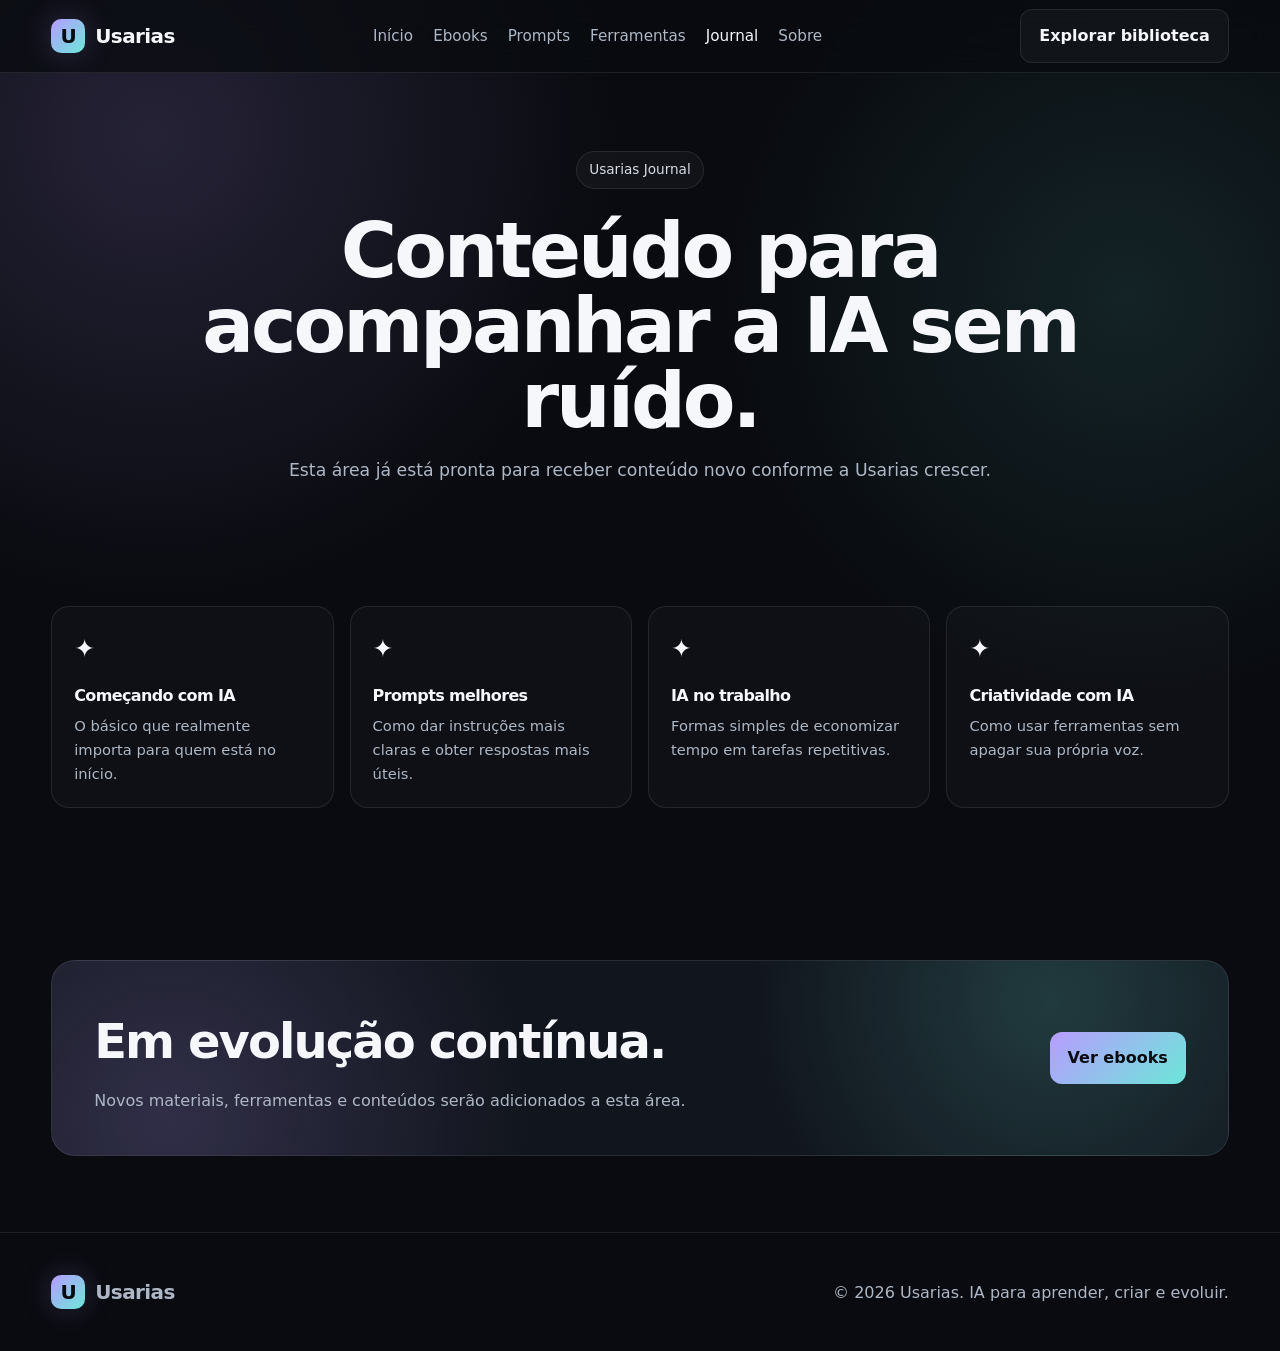
==== blog/index.html @ edb076aa "Add files via upload" ====
<!doctype html><html lang="pt-BR"><head><meta charset="utf-8"><meta name="viewport" content="width=device-width,initial-scale=1">
<title>Journal | Usarias</title><link rel="stylesheet" href="../assets/css/style.css"></head><body>

<header>
  <div class="container nav">
    <a class="brand" href="../">
      <span class="logo">U</span><span>Usarias</span>
    </a>
    <button class="menu-btn" aria-label="Abrir menu">☰</button>
    <nav><a class="" href="../">Início</a><a class="" href="../ebooks/">Ebooks</a><a class="" href="../prompts/">Prompts</a><a class="" href="../ferramentas/">Ferramentas</a><a class="active" href="../blog/">Journal</a><a class="" href="../sobre/">Sobre</a></nav>
    <a class="btn btn-secondary" href="../ebooks/">Explorar biblioteca</a>
  </div>
</header>

<main><section class="hero compact"><div class="container"><span class="eyebrow">Usarias Journal</span><h1>Conteúdo para acompanhar a IA sem ruído.</h1><p>Esta área já está pronta para receber conteúdo novo conforme a Usarias crescer.</p></div></section>
<section><div class="container"><div class="feature-grid"><div class="feature"><div class="feature-icon">✦</div><h3>Começando com IA</h3><p>O básico que realmente importa para quem está no início.</p></div><div class="feature"><div class="feature-icon">✦</div><h3>Prompts melhores</h3><p>Como dar instruções mais claras e obter respostas mais úteis.</p></div><div class="feature"><div class="feature-icon">✦</div><h3>IA no trabalho</h3><p>Formas simples de economizar tempo em tarefas repetitivas.</p></div><div class="feature"><div class="feature-icon">✦</div><h3>Criatividade com IA</h3><p>Como usar ferramentas sem apagar sua própria voz.</p></div></div></div></section>
<section><div class="container"><div class="cta"><div><h2>Em evolução contínua.</h2><p>Novos materiais, ferramentas e conteúdos serão adicionados a esta área.</p></div><a class="btn btn-primary" href="../ebooks/">Ver ebooks</a></div></div></section></main>

<footer>
  <div class="container footer-row">
    <div class="brand"><span class="logo">U</span><span>Usarias</span></div>
    <span>© 2026 Usarias. IA para aprender, criar e evoluir.</span>
  </div>
</footer>
<script src="../assets/js/main.js"></script>
</body></html>
---- assets/css/style.css ----
:root{
  --bg:#090b10;
  --surface:#11151d;
  --surface-2:#171c26;
  --text:#f5f7fb;
  --muted:#aeb7c5;
  --line:rgba(255,255,255,.09);
  --accent:#b89cff;
  --accent-2:#6be7d8;
  --danger:#ff8f8f;
  --max:1180px;
}
*{box-sizing:border-box}
html{scroll-behavior:smooth}
body{
  margin:0;
  font-family:Inter,ui-sans-serif,system-ui,-apple-system,BlinkMacSystemFont,"Segoe UI",sans-serif;
  color:var(--text);
  background:
    radial-gradient(circle at 12% 10%,rgba(184,156,255,.16),transparent 28%),
    radial-gradient(circle at 88% 22%,rgba(107,231,216,.11),transparent 26%),
    var(--bg);
  line-height:1.6;
}
a{color:inherit;text-decoration:none}
img{max-width:100%;display:block}
button,input,textarea{font:inherit}
.container{width:min(92%,var(--max));margin:auto}
header{
  position:sticky;top:0;z-index:50;
  backdrop-filter:blur(16px);
  background:rgba(9,11,16,.74);
  border-bottom:1px solid var(--line);
}
.nav{min-height:72px;display:flex;align-items:center;justify-content:space-between;gap:24px}
.brand{display:flex;align-items:center;gap:10px;font-weight:800;letter-spacing:-.03em;font-size:1.25rem}
.logo{
  width:34px;height:34px;border-radius:10px;
  background:linear-gradient(135deg,var(--accent),var(--accent-2));
  display:grid;place-items:center;color:#090b10;font-weight:900;
  box-shadow:0 0 30px rgba(184,156,255,.22)
}
nav{display:flex;align-items:center;gap:20px;color:var(--muted);font-size:.95rem}
nav a:hover,nav a.active{color:var(--text)}
.menu-btn{display:none;background:none;border:1px solid var(--line);color:var(--text);border-radius:10px;padding:8px 11px}
.btn{
  display:inline-flex;align-items:center;justify-content:center;
  padding:13px 18px;border-radius:12px;font-weight:750;
  border:1px solid var(--line);transition:.2s ease;cursor:pointer
}
.btn:hover{transform:translateY(-2px)}
.btn-primary{color:#090b10;border:none;background:linear-gradient(135deg,var(--accent),var(--accent-2))}
.btn-secondary{background:rgba(255,255,255,.035)}
.hero{padding:100px 0 72px;text-align:center}
.hero.compact{padding:78px 0 46px}
.eyebrow{
  display:inline-flex;gap:8px;align-items:center;border:1px solid var(--line);
  background:rgba(255,255,255,.035);color:#d6dce6;padding:7px 12px;border-radius:999px;font-size:.85rem
}
h1,h2,h3{letter-spacing:-.04em}
.hero h1{margin:24px auto 18px;max-width:930px;font-size:clamp(2.8rem,7vw,5.8rem);line-height:.98}
.hero.compact h1{font-size:clamp(2.5rem,6vw,4.8rem)}
.gradient-text{
  background:linear-gradient(90deg,#fff 5%,var(--accent) 48%,var(--accent-2));
  -webkit-background-clip:text;background-clip:text;color:transparent
}
.hero p{max-width:760px;margin:0 auto;color:var(--muted);font-size:1.08rem}
.hero-actions{margin-top:32px;display:flex;justify-content:center;gap:12px;flex-wrap:wrap}
section{padding:76px 0}
.section-head{display:flex;align-items:end;justify-content:space-between;gap:24px;margin-bottom:28px}
.section-head h2{margin:0;font-size:clamp(2rem,4vw,3.2rem);line-height:1.05}
.section-head p{color:var(--muted);max-width:580px;margin:0}
.grid{display:grid;grid-template-columns:repeat(2,minmax(0,1fr));gap:18px}
.grid-3{display:grid;grid-template-columns:repeat(3,minmax(0,1fr));gap:18px}
.card{
  border:1px solid var(--line);border-radius:20px;
  background:linear-gradient(180deg,rgba(255,255,255,.047),rgba(255,255,255,.018));
  overflow:hidden;transition:.22s ease
}
.card:hover{transform:translateY(-4px);border-color:rgba(184,156,255,.35)}
.card-body{padding:24px}
.card h3{margin:14px 0 8px;font-size:1.45rem}
.card p{margin:0;color:var(--muted)}
.cover{
  min-height:270px;display:grid;place-items:center;padding:28px;
  background:
    radial-gradient(circle at 20% 20%,rgba(184,156,255,.24),transparent 34%),
    radial-gradient(circle at 80% 70%,rgba(107,231,216,.16),transparent 30%),
    #0d1118
}
.book{
  width:185px;aspect-ratio:3/4;border-radius:9px 17px 17px 9px;padding:22px;
  display:flex;flex-direction:column;justify-content:space-between;
  background:linear-gradient(145deg,#20283a,#0e1219);
  box-shadow:-15px 18px 45px rgba(0,0,0,.5),inset 2px 0 0 rgba(255,255,255,.08);
  transform:rotate(-4deg)
}
.book.alt{background:linear-gradient(145deg,#30224d,#11131d);transform:rotate(4deg)}
.book small{color:#c8d0dc}.book strong{font-size:1.45rem;line-height:1.05}
.tag{
  display:inline-block;color:#d8cffd;font-size:.78rem;padding:5px 9px;border-radius:999px;
  background:rgba(184,156,255,.1);border:1px solid rgba(184,156,255,.2)
}
.card-actions{display:flex;gap:10px;margin-top:20px;flex-wrap:wrap}
.feature-grid{display:grid;grid-template-columns:repeat(4,minmax(0,1fr));gap:16px}
.feature{padding:22px;border:1px solid var(--line);border-radius:18px;background:rgba(255,255,255,.025)}
.feature-icon{font-size:1.55rem}.feature h3{margin:14px 0 6px;font-size:1rem}.feature p{margin:0;color:var(--muted);font-size:.92rem}
.prose{max-width:840px;margin:auto;color:var(--muted)}
.prose h2,.prose h3{color:var(--text)}
.list{display:grid;gap:12px;margin:24px 0}
.list div{padding:16px 18px;border:1px solid var(--line);border-radius:14px;background:rgba(255,255,255,.025)}
.product-hero{display:grid;grid-template-columns:1.1fr .9fr;gap:30px;align-items:center}
.product-hero h1{font-size:clamp(2.7rem,6vw,5rem);line-height:.98;margin:18px 0}
.product-hero p{color:var(--muted);font-size:1.08rem}
.price{font-size:1.1rem;color:#d7deea;margin:18px 0}
.quote{padding:22px;border-left:3px solid var(--accent);background:rgba(255,255,255,.03);border-radius:0 14px 14px 0;color:#dce2ec}
.cta{
  padding:42px;border-radius:24px;border:1px solid var(--line);
  background:
    radial-gradient(circle at 85% 20%,rgba(107,231,216,.18),transparent 30%),
    radial-gradient(circle at 10% 80%,rgba(184,156,255,.19),transparent 34%),
    var(--surface);
  display:flex;justify-content:space-between;align-items:center;gap:28px
}
.cta h2{margin:0 0 8px;font-size:clamp(1.8rem,4vw,3rem)}
.cta p{margin:0;color:var(--muted);max-width:600px}
form{display:grid;gap:14px}
input,textarea{
  width:100%;padding:14px 15px;border-radius:12px;border:1px solid var(--line);
  background:#0e1219;color:var(--text)
}
textarea{min-height:150px;resize:vertical}
footer{padding:42px 0;border-top:1px solid var(--line);color:var(--muted)}
.footer-row{display:flex;justify-content:space-between;gap:24px;align-items:center;flex-wrap:wrap}
.small{font-size:.9rem;color:var(--muted)}
@media(max-width:900px){
  nav{display:none;position:absolute;top:72px;left:0;right:0;padding:18px;background:#0d1118;border-bottom:1px solid var(--line);flex-direction:column;align-items:flex-start}
  nav.open{display:flex}.menu-btn{display:block}
  .product-hero,.grid,.grid-3{grid-template-columns:1fr}
  .feature-grid{grid-template-columns:repeat(2,1fr)}
  .section-head,.cta{align-items:flex-start;flex-direction:column}
}
@media(max-width:540px){
  .hero{padding-top:76px}.feature-grid{grid-template-columns:1fr}.cta{padding:28px}.cover{min-height:230px}
}
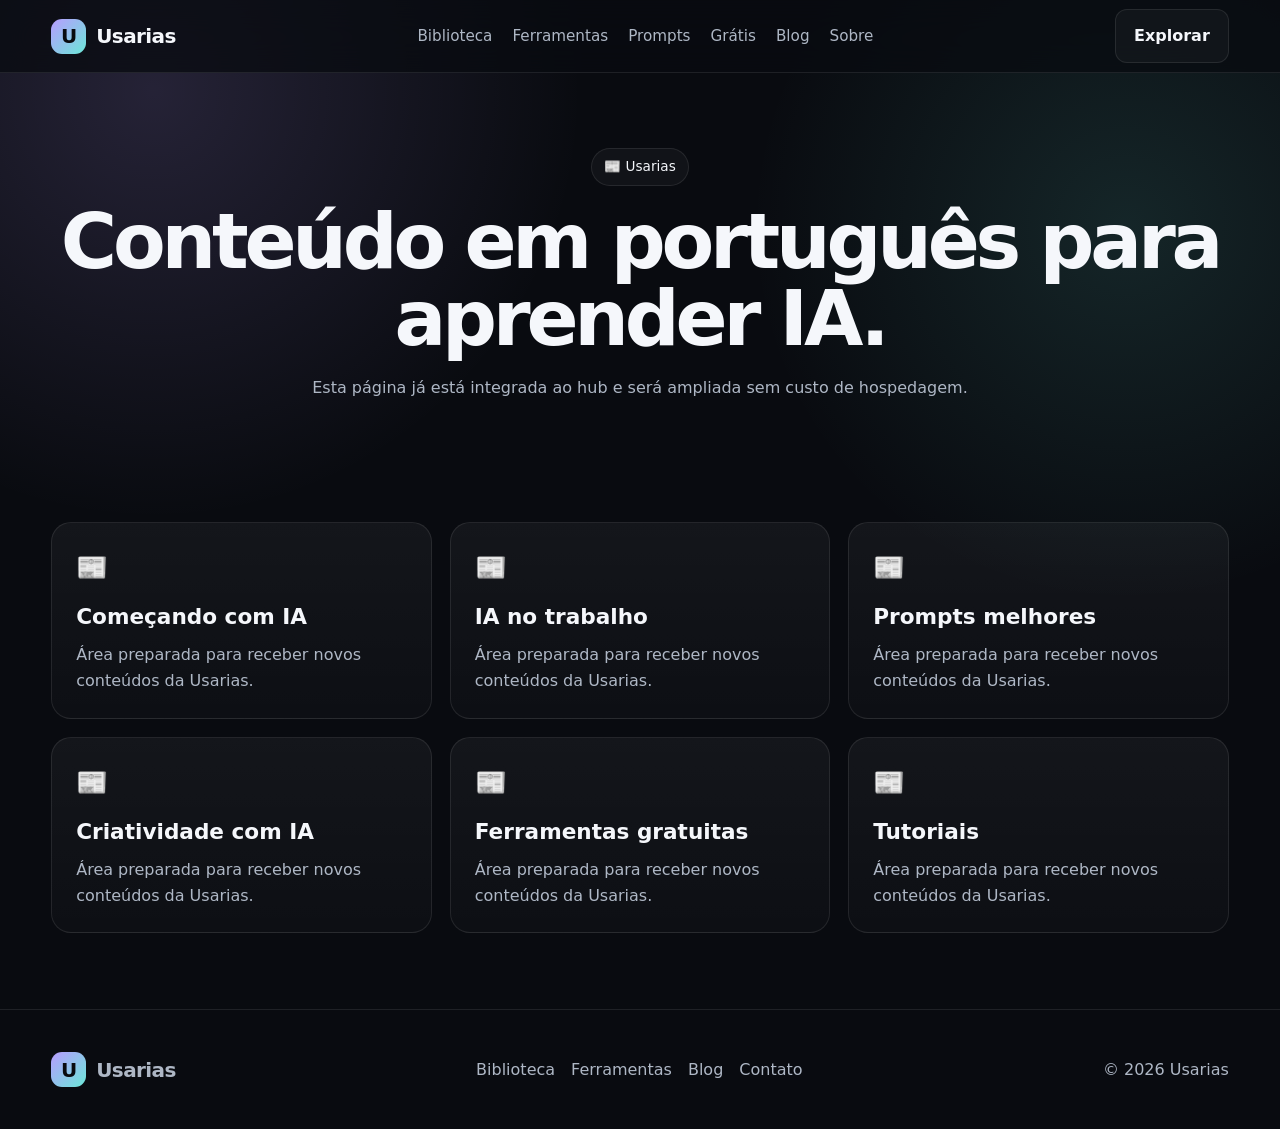
==== commit 25e6b562: "Add files via upload" ====
--- a/blog/index.html
+++ b/blog/index.html
@@ -1,26 +1 @@
-<!doctype html><html lang="pt-BR"><head><meta charset="utf-8"><meta name="viewport" content="width=device-width,initial-scale=1">
-<title>Journal | Usarias</title><link rel="stylesheet" href="../assets/css/style.css"></head><body>
-
-<header>
-  <div class="container nav">
-    <a class="brand" href="../">
-      <span class="logo">U</span><span>Usarias</span>
-    </a>
-    <button class="menu-btn" aria-label="Abrir menu">☰</button>
-    <nav><a class="" href="../">Início</a><a class="" href="../ebooks/">Ebooks</a><a class="" href="../prompts/">Prompts</a><a class="" href="../ferramentas/">Ferramentas</a><a class="active" href="../blog/">Journal</a><a class="" href="../sobre/">Sobre</a></nav>
-    <a class="btn btn-secondary" href="../ebooks/">Explorar biblioteca</a>
-  </div>
-</header>
-
-<main><section class="hero compact"><div class="container"><span class="eyebrow">Usarias Journal</span><h1>Conteúdo para acompanhar a IA sem ruído.</h1><p>Esta área já está pronta para receber conteúdo novo conforme a Usarias crescer.</p></div></section>
-<section><div class="container"><div class="feature-grid"><div class="feature"><div class="feature-icon">✦</div><h3>Começando com IA</h3><p>O básico que realmente importa para quem está no início.</p></div><div class="feature"><div class="feature-icon">✦</div><h3>Prompts melhores</h3><p>Como dar instruções mais claras e obter respostas mais úteis.</p></div><div class="feature"><div class="feature-icon">✦</div><h3>IA no trabalho</h3><p>Formas simples de economizar tempo em tarefas repetitivas.</p></div><div class="feature"><div class="feature-icon">✦</div><h3>Criatividade com IA</h3><p>Como usar ferramentas sem apagar sua própria voz.</p></div></div></div></section>
-<section><div class="container"><div class="cta"><div><h2>Em evolução contínua.</h2><p>Novos materiais, ferramentas e conteúdos serão adicionados a esta área.</p></div><a class="btn btn-primary" href="../ebooks/">Ver ebooks</a></div></div></section></main>
-
-<footer>
-  <div class="container footer-row">
-    <div class="brand"><span class="logo">U</span><span>Usarias</span></div>
-    <span>© 2026 Usarias. IA para aprender, criar e evoluir.</span>
-  </div>
-</footer>
-<script src="../assets/js/main.js"></script>
-</body></html>+<!doctype html><html lang="pt-BR"><head><meta charset="utf-8"><meta name="viewport" content="width=device-width,initial-scale=1"><title>Blog | Usarias</title><meta name="description" content="Conteúdo em português para aprender IA."><meta property="og:title" content="Blog | Usarias"><meta property="og:description" content="Conteúdo em português para aprender IA."><meta property="og:type" content="website"><link rel="stylesheet" href="../assets/css/style.css"></head><body><header><div class="container nav"><a class="brand" href="../"><span class="logo">U</span><span>Usarias</span></a><button class="menu" aria-label="Abrir menu">☰</button><nav><a href="../ebooks/">Biblioteca</a><a href="../ferramentas/">Ferramentas</a><a href="../prompts/">Prompts</a><a href="../recursos/">Grátis</a><a href="../blog/">Blog</a><a href="../sobre/">Sobre</a></nav><a class="btn secondary" href="../ebooks/">Explorar</a></div></header><main><section class="page-hero"><div class="container"><span class="eyebrow">📰 Usarias</span><h1>Conteúdo em português para aprender IA.</h1><p>Esta página já está integrada ao hub e será ampliada sem custo de hospedagem.</p></div></section><section><div class="container"><div class="grid3"><div class="card"><div class="card-body"><div class="icon">📰</div><h3>Começando com IA</h3><p>Área preparada para receber novos conteúdos da Usarias.</p></div></div><div class="card"><div class="card-body"><div class="icon">📰</div><h3>IA no trabalho</h3><p>Área preparada para receber novos conteúdos da Usarias.</p></div></div><div class="card"><div class="card-body"><div class="icon">📰</div><h3>Prompts melhores</h3><p>Área preparada para receber novos conteúdos da Usarias.</p></div></div><div class="card"><div class="card-body"><div class="icon">📰</div><h3>Criatividade com IA</h3><p>Área preparada para receber novos conteúdos da Usarias.</p></div></div><div class="card"><div class="card-body"><div class="icon">📰</div><h3>Ferramentas gratuitas</h3><p>Área preparada para receber novos conteúdos da Usarias.</p></div></div><div class="card"><div class="card-body"><div class="icon">📰</div><h3>Tutoriais</h3><p>Área preparada para receber novos conteúdos da Usarias.</p></div></div></div></div></section></main><footer><div class="container footer"><div class="brand"><span class="logo">U</span><span>Usarias</span></div><div class="footer-links"><a href="../ebooks/">Biblioteca</a><a href="../ferramentas/">Ferramentas</a><a href="../blog/">Blog</a><a href="../contato/">Contato</a></div><span>© 2026 Usarias</span></div></footer><script src="../assets/js/main.js"></script></body></html>
--- a/assets/css/style.css
+++ b/assets/css/style.css
@@ -1,146 +1,46 @@
 
 :root{
-  --bg:#090b10;
-  --surface:#11151d;
-  --surface-2:#171c26;
-  --text:#f5f7fb;
-  --muted:#aeb7c5;
-  --line:rgba(255,255,255,.09);
-  --accent:#b89cff;
-  --accent-2:#6be7d8;
-  --danger:#ff8f8f;
-  --max:1180px;
+  --bg:#090b10;--panel:#11151d;--panel2:#171c26;--text:#f5f7fb;
+  --muted:#aeb7c5;--line:rgba(255,255,255,.09);
+  --accent:#b89cff;--accent2:#6be7d8;--max:1180px
 }
-*{box-sizing:border-box}
-html{scroll-behavior:smooth}
-body{
-  margin:0;
-  font-family:Inter,ui-sans-serif,system-ui,-apple-system,BlinkMacSystemFont,"Segoe UI",sans-serif;
-  color:var(--text);
-  background:
-    radial-gradient(circle at 12% 10%,rgba(184,156,255,.16),transparent 28%),
-    radial-gradient(circle at 88% 22%,rgba(107,231,216,.11),transparent 26%),
-    var(--bg);
-  line-height:1.6;
-}
-a{color:inherit;text-decoration:none}
-img{max-width:100%;display:block}
-button,input,textarea{font:inherit}
-.container{width:min(92%,var(--max));margin:auto}
-header{
-  position:sticky;top:0;z-index:50;
-  backdrop-filter:blur(16px);
-  background:rgba(9,11,16,.74);
-  border-bottom:1px solid var(--line);
-}
-.nav{min-height:72px;display:flex;align-items:center;justify-content:space-between;gap:24px}
-.brand{display:flex;align-items:center;gap:10px;font-weight:800;letter-spacing:-.03em;font-size:1.25rem}
-.logo{
-  width:34px;height:34px;border-radius:10px;
-  background:linear-gradient(135deg,var(--accent),var(--accent-2));
-  display:grid;place-items:center;color:#090b10;font-weight:900;
-  box-shadow:0 0 30px rgba(184,156,255,.22)
-}
-nav{display:flex;align-items:center;gap:20px;color:var(--muted);font-size:.95rem}
-nav a:hover,nav a.active{color:var(--text)}
-.menu-btn{display:none;background:none;border:1px solid var(--line);color:var(--text);border-radius:10px;padding:8px 11px}
-.btn{
-  display:inline-flex;align-items:center;justify-content:center;
-  padding:13px 18px;border-radius:12px;font-weight:750;
-  border:1px solid var(--line);transition:.2s ease;cursor:pointer
-}
-.btn:hover{transform:translateY(-2px)}
-.btn-primary{color:#090b10;border:none;background:linear-gradient(135deg,var(--accent),var(--accent-2))}
-.btn-secondary{background:rgba(255,255,255,.035)}
-.hero{padding:100px 0 72px;text-align:center}
-.hero.compact{padding:78px 0 46px}
-.eyebrow{
-  display:inline-flex;gap:8px;align-items:center;border:1px solid var(--line);
-  background:rgba(255,255,255,.035);color:#d6dce6;padding:7px 12px;border-radius:999px;font-size:.85rem
-}
-h1,h2,h3{letter-spacing:-.04em}
-.hero h1{margin:24px auto 18px;max-width:930px;font-size:clamp(2.8rem,7vw,5.8rem);line-height:.98}
-.hero.compact h1{font-size:clamp(2.5rem,6vw,4.8rem)}
-.gradient-text{
-  background:linear-gradient(90deg,#fff 5%,var(--accent) 48%,var(--accent-2));
-  -webkit-background-clip:text;background-clip:text;color:transparent
-}
-.hero p{max-width:760px;margin:0 auto;color:var(--muted);font-size:1.08rem}
-.hero-actions{margin-top:32px;display:flex;justify-content:center;gap:12px;flex-wrap:wrap}
-section{padding:76px 0}
-.section-head{display:flex;align-items:end;justify-content:space-between;gap:24px;margin-bottom:28px}
-.section-head h2{margin:0;font-size:clamp(2rem,4vw,3.2rem);line-height:1.05}
-.section-head p{color:var(--muted);max-width:580px;margin:0}
-.grid{display:grid;grid-template-columns:repeat(2,minmax(0,1fr));gap:18px}
-.grid-3{display:grid;grid-template-columns:repeat(3,minmax(0,1fr));gap:18px}
-.card{
-  border:1px solid var(--line);border-radius:20px;
-  background:linear-gradient(180deg,rgba(255,255,255,.047),rgba(255,255,255,.018));
-  overflow:hidden;transition:.22s ease
-}
-.card:hover{transform:translateY(-4px);border-color:rgba(184,156,255,.35)}
-.card-body{padding:24px}
-.card h3{margin:14px 0 8px;font-size:1.45rem}
-.card p{margin:0;color:var(--muted)}
-.cover{
-  min-height:270px;display:grid;place-items:center;padding:28px;
-  background:
-    radial-gradient(circle at 20% 20%,rgba(184,156,255,.24),transparent 34%),
-    radial-gradient(circle at 80% 70%,rgba(107,231,216,.16),transparent 30%),
-    #0d1118
-}
-.book{
-  width:185px;aspect-ratio:3/4;border-radius:9px 17px 17px 9px;padding:22px;
-  display:flex;flex-direction:column;justify-content:space-between;
-  background:linear-gradient(145deg,#20283a,#0e1219);
-  box-shadow:-15px 18px 45px rgba(0,0,0,.5),inset 2px 0 0 rgba(255,255,255,.08);
-  transform:rotate(-4deg)
-}
-.book.alt{background:linear-gradient(145deg,#30224d,#11131d);transform:rotate(4deg)}
-.book small{color:#c8d0dc}.book strong{font-size:1.45rem;line-height:1.05}
-.tag{
-  display:inline-block;color:#d8cffd;font-size:.78rem;padding:5px 9px;border-radius:999px;
-  background:rgba(184,156,255,.1);border:1px solid rgba(184,156,255,.2)
-}
-.card-actions{display:flex;gap:10px;margin-top:20px;flex-wrap:wrap}
-.feature-grid{display:grid;grid-template-columns:repeat(4,minmax(0,1fr));gap:16px}
-.feature{padding:22px;border:1px solid var(--line);border-radius:18px;background:rgba(255,255,255,.025)}
-.feature-icon{font-size:1.55rem}.feature h3{margin:14px 0 6px;font-size:1rem}.feature p{margin:0;color:var(--muted);font-size:.92rem}
-.prose{max-width:840px;margin:auto;color:var(--muted)}
-.prose h2,.prose h3{color:var(--text)}
-.list{display:grid;gap:12px;margin:24px 0}
-.list div{padding:16px 18px;border:1px solid var(--line);border-radius:14px;background:rgba(255,255,255,.025)}
-.product-hero{display:grid;grid-template-columns:1.1fr .9fr;gap:30px;align-items:center}
-.product-hero h1{font-size:clamp(2.7rem,6vw,5rem);line-height:.98;margin:18px 0}
-.product-hero p{color:var(--muted);font-size:1.08rem}
-.price{font-size:1.1rem;color:#d7deea;margin:18px 0}
-.quote{padding:22px;border-left:3px solid var(--accent);background:rgba(255,255,255,.03);border-radius:0 14px 14px 0;color:#dce2ec}
-.cta{
-  padding:42px;border-radius:24px;border:1px solid var(--line);
-  background:
-    radial-gradient(circle at 85% 20%,rgba(107,231,216,.18),transparent 30%),
-    radial-gradient(circle at 10% 80%,rgba(184,156,255,.19),transparent 34%),
-    var(--surface);
-  display:flex;justify-content:space-between;align-items:center;gap:28px
-}
-.cta h2{margin:0 0 8px;font-size:clamp(1.8rem,4vw,3rem)}
-.cta p{margin:0;color:var(--muted);max-width:600px}
-form{display:grid;gap:14px}
-input,textarea{
-  width:100%;padding:14px 15px;border-radius:12px;border:1px solid var(--line);
-  background:#0e1219;color:var(--text)
-}
-textarea{min-height:150px;resize:vertical}
-footer{padding:42px 0;border-top:1px solid var(--line);color:var(--muted)}
-.footer-row{display:flex;justify-content:space-between;gap:24px;align-items:center;flex-wrap:wrap}
-.small{font-size:.9rem;color:var(--muted)}
-@media(max-width:900px){
-  nav{display:none;position:absolute;top:72px;left:0;right:0;padding:18px;background:#0d1118;border-bottom:1px solid var(--line);flex-direction:column;align-items:flex-start}
-  nav.open{display:flex}.menu-btn{display:block}
-  .product-hero,.grid,.grid-3{grid-template-columns:1fr}
-  .feature-grid{grid-template-columns:repeat(2,1fr)}
-  .section-head,.cta{align-items:flex-start;flex-direction:column}
-}
-@media(max-width:540px){
-  .hero{padding-top:76px}.feature-grid{grid-template-columns:1fr}.cta{padding:28px}.cover{min-height:230px}
-}
+*{box-sizing:border-box}html{scroll-behavior:smooth}
+body{margin:0;font-family:Inter,ui-sans-serif,system-ui,-apple-system,BlinkMacSystemFont,"Segoe UI",sans-serif;color:var(--text);
+background:radial-gradient(circle at 12% 8%,rgba(184,156,255,.16),transparent 28%),
+radial-gradient(circle at 88% 20%,rgba(107,231,216,.12),transparent 26%),var(--bg);line-height:1.6}
+a{color:inherit;text-decoration:none}.container{width:min(92%,var(--max));margin:auto}
+header{position:sticky;top:0;z-index:50;backdrop-filter:blur(16px);background:rgba(9,11,16,.75);border-bottom:1px solid var(--line)}
+.nav{min-height:72px;display:flex;align-items:center;justify-content:space-between;gap:22px}
+.brand{display:flex;align-items:center;gap:10px;font-size:1.25rem;font-weight:850;letter-spacing:-.03em}
+.logo{width:35px;height:35px;border-radius:11px;display:grid;place-items:center;color:#090b10;font-weight:900;background:linear-gradient(135deg,var(--accent),var(--accent2))}
+nav{display:flex;align-items:center;gap:20px;color:var(--muted);font-size:.95rem}nav a:hover{color:var(--text)}
+.menu{display:none;background:none;color:var(--text);border:1px solid var(--line);border-radius:10px;padding:8px 11px}
+.btn{display:inline-flex;align-items:center;justify-content:center;padding:13px 18px;border-radius:12px;font-weight:750;border:1px solid var(--line);transition:.2s;cursor:pointer}
+.btn:hover{transform:translateY(-2px)}.primary{color:#090b10;border:none;background:linear-gradient(135deg,var(--accent),var(--accent2))}
+.secondary{background:rgba(255,255,255,.035)}
+.hero{padding:105px 0 72px;text-align:center}.eyebrow{display:inline-flex;padding:7px 12px;border-radius:999px;border:1px solid var(--line);background:rgba(255,255,255,.035);font-size:.85rem}
+.hero h1{max-width:980px;margin:24px auto 18px;font-size:clamp(2.8rem,7vw,5.9rem);line-height:.98;letter-spacing:-.065em}
+.gradient{background:linear-gradient(90deg,#fff,var(--accent),var(--accent2));-webkit-background-clip:text;background-clip:text;color:transparent}
+.hero p{max-width:760px;margin:auto;color:var(--muted);font-size:1.1rem}.actions{margin-top:32px;display:flex;gap:12px;justify-content:center;flex-wrap:wrap}
+.stats{margin:44px auto 0;display:grid;grid-template-columns:repeat(4,1fr);gap:12px;max-width:1000px}
+.stat{padding:18px;border:1px solid var(--line);border-radius:16px;background:rgba(255,255,255,.028);text-align:left}
+.stat strong{display:block;font-size:1rem}.stat span{color:var(--muted);font-size:.87rem}
+section{padding:76px 0}.section-head{display:flex;align-items:end;justify-content:space-between;gap:24px;margin-bottom:28px}
+.section-head h2{margin:0;font-size:clamp(2rem,4vw,3.2rem);line-height:1.05;letter-spacing:-.045em}.section-head p{max-width:590px;margin:0;color:var(--muted)}
+.grid2{display:grid;grid-template-columns:repeat(2,1fr);gap:18px}.grid3{display:grid;grid-template-columns:repeat(3,1fr);gap:18px}.grid4{display:grid;grid-template-columns:repeat(4,1fr);gap:16px}
+.card{border:1px solid var(--line);border-radius:20px;background:linear-gradient(180deg,rgba(255,255,255,.047),rgba(255,255,255,.018));overflow:hidden;transition:.22s}
+.card:hover{transform:translateY(-4px);border-color:rgba(184,156,255,.35)}.card-body{padding:24px}.card h3{margin:12px 0 8px;font-size:1.35rem}.card p{margin:0;color:var(--muted)}
+.icon{font-size:1.6rem}.tag{display:inline-block;padding:5px 9px;border-radius:999px;color:#ddd4ff;background:rgba(184,156,255,.1);border:1px solid rgba(184,156,255,.2);font-size:.78rem}
+.cover{min-height:265px;display:grid;place-items:center;background:radial-gradient(circle at 20% 20%,rgba(184,156,255,.23),transparent 34%),radial-gradient(circle at 80% 70%,rgba(107,231,216,.15),transparent 30%),#0d1118}
+.book{width:185px;aspect-ratio:3/4;border-radius:9px 17px 17px 9px;padding:22px;display:flex;flex-direction:column;justify-content:space-between;background:linear-gradient(145deg,#20283a,#0e1219);box-shadow:-15px 18px 45px rgba(0,0,0,.5);transform:rotate(-4deg)}
+.book.alt{background:linear-gradient(145deg,#30224d,#11131d);transform:rotate(4deg)}.book strong{font-size:1.45rem;line-height:1.05}.book small{color:#c8d0dc}
+.cards-actions{display:flex;gap:10px;flex-wrap:wrap;margin-top:20px}
+.tool{padding:20px;border:1px solid var(--line);border-radius:17px;background:rgba(255,255,255,.025)}.tool strong{display:block}.tool span{color:var(--muted);font-size:.88rem}
+.checks{display:grid;grid-template-columns:repeat(2,1fr);gap:12px}.check{padding:16px 18px;border:1px solid var(--line);border-radius:14px;background:rgba(255,255,255,.025)}
+.cta{padding:42px;border-radius:24px;border:1px solid var(--line);background:radial-gradient(circle at 85% 20%,rgba(107,231,216,.17),transparent 30%),radial-gradient(circle at 10% 80%,rgba(184,156,255,.18),transparent 34%),var(--panel);display:flex;align-items:center;justify-content:space-between;gap:25px}
+.cta h2{margin:0 0 8px;font-size:clamp(1.8rem,4vw,3rem);letter-spacing:-.045em}.cta p{margin:0;color:var(--muted);max-width:610px}
+footer{padding:42px 0;border-top:1px solid var(--line);color:var(--muted)}.footer{display:flex;align-items:center;justify-content:space-between;gap:20px;flex-wrap:wrap}.footer-links{display:flex;gap:16px;flex-wrap:wrap}
+.page-hero{padding:75px 0 45px;text-align:center}.page-hero h1{font-size:clamp(2.5rem,6vw,4.8rem);line-height:1;margin:18px auto;letter-spacing:-.055em}.page-hero p{max-width:720px;margin:auto;color:var(--muted)}
+.product{display:grid;grid-template-columns:1.1fr .9fr;gap:30px;align-items:center;padding:75px 0}.product h1{font-size:clamp(2.7rem,6vw,5rem);line-height:.98;margin:18px 0;letter-spacing:-.055em}.product p{color:var(--muted);font-size:1.08rem}
+@media(max-width:900px){nav{display:none;position:absolute;top:72px;left:0;right:0;padding:18px;background:#0d1118;border-bottom:1px solid var(--line);flex-direction:column;align-items:flex-start}nav.open{display:flex}.menu{display:block}.stats,.grid4{grid-template-columns:repeat(2,1fr)}.grid3,.grid2,.product{grid-template-columns:1fr}.section-head,.cta{align-items:flex-start;flex-direction:column}}
+@media(max-width:540px){.stats,.grid4,.checks{grid-template-columns:1fr}.hero{padding-top:76px}.cta{padding:28px}}
